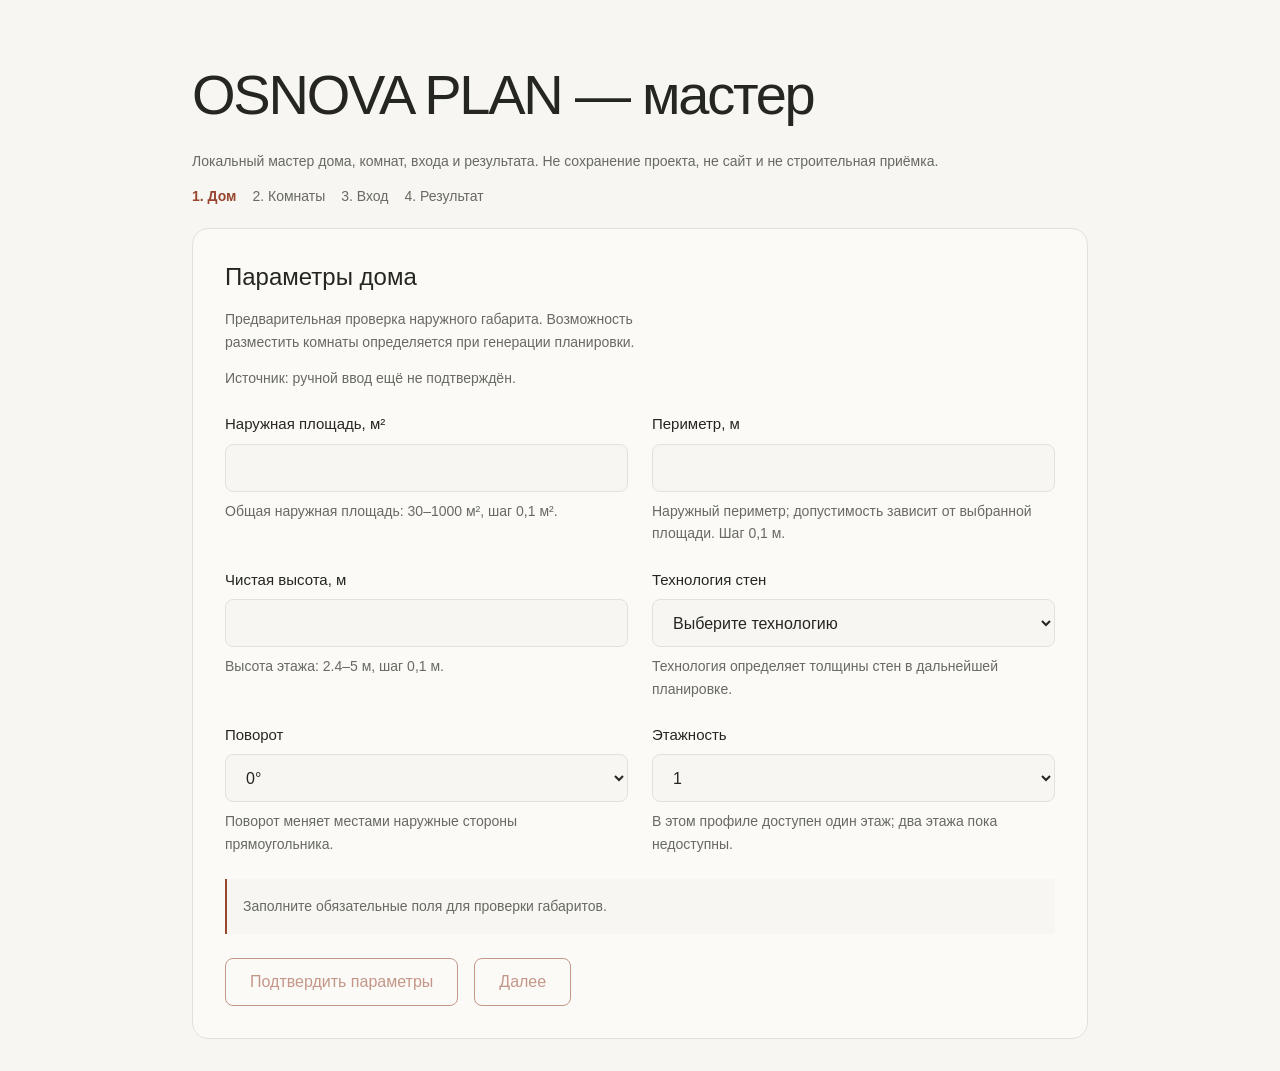
==== index.html @ fb52f423 "release: publish U07 mobile-test browser snapshot" ====
<!doctype html>
<html lang="ru">
  <head>
    <meta charset="UTF-8" />
    <meta name="viewport" content="width=device-width, initial-scale=1.0" />
    <meta name="theme-color" content="#f7f6f2" />
    <link rel="icon" href="data:," />
    <title>OSNOVA PLAN — мастер</title>
    <script type="module" crossorigin src="./assets/plan-qSEW2gH9.js"></script>
    <link rel="modulepreload" crossorigin href="./assets/styles-Z2aqcud-.js">
    <link rel="stylesheet" crossorigin href="./assets/styles-CebqkaTT.css">
    <link rel="stylesheet" crossorigin href="./assets/plan-CzhnMifh.css">
  </head>
  <body>
    <div id="root"></div>
  </body>
</html>
---- assets/styles-CebqkaTT.css ----
:root{--paper:#f7f6f2;--surface:#fbfaf7;--ink:#252621;--muted:#686a61;--accent:#98462f;--line:#e4e1d9;--radius-control:8px;--radius-panel:16px;--space-2:8px;--space-4:16px;--space-6:24px;--space-8:32px;--space-12:48px;--space-16:64px;color:var(--ink);background:var(--paper);font-synthesis:none;text-rendering:optimizelegibility;-webkit-font-smoothing:antialiased;font-family:Arial,sans-serif}*{box-sizing:border-box}body{min-width:320px;margin:0}.shell{width:min(960px,100%);padding:var(--space-16) var(--space-8) var(--space-8);margin-inline:auto}.intro{margin-bottom:var(--space-8)}.eyebrow{margin:0 0 var(--space-4);color:var(--muted);letter-spacing:.12em;font-size:12px;line-height:1.6}h1{letter-spacing:-.04em;margin:0;font-size:clamp(36px,7vw,56px);font-weight:500;line-height:1.1}.intro-text{margin:var(--space-4) 0 var(--space-6);color:var(--muted);font-size:20px;line-height:1.5}.stage{padding:var(--space-2) var(--space-4);border:1px solid var(--line);border-radius:var(--radius-control);color:var(--accent);margin:0;font-size:14px;line-height:1.5;display:inline-block}.panel{padding:var(--space-8);border:1px solid var(--line);border-radius:var(--radius-panel);background:var(--surface)}h2{margin:0 0 var(--space-4);font-size:24px;font-weight:500;line-height:1.3}.panel>p{max-width:62ch;color:var(--muted);margin:0;line-height:1.6}.boundaries{gap:var(--space-8);margin:var(--space-8) 0 0;grid-template-columns:repeat(2,minmax(0,1fr));display:grid}dt{margin-bottom:var(--space-2);font-weight:600;line-height:1.5}dd{color:var(--muted);margin:0;line-height:1.6}.local-note{margin-top:var(--space-6);color:var(--muted);font-size:14px;line-height:1.6}.local-note p{margin:0}.plan-heading{justify-content:space-between;align-items:flex-start;gap:var(--space-4);margin-bottom:var(--space-6);flex-wrap:wrap;display:flex}.plan-heading h2{margin-bottom:var(--space-2)}.plan-heading p{color:var(--muted);margin:0;font-size:14px;line-height:1.5}.plan-tag{border:1px solid var(--line);border-radius:var(--radius-control);padding:6px 10px;font-size:12px;line-height:1.5}.panel>.plan-disclaimer{color:var(--accent);font-weight:600}.panel>.plan-description{margin-top:var(--space-2);font-size:14px}.plan-toolbar{align-items:center;gap:var(--space-2);margin-block:var(--space-6) var(--space-4);flex-wrap:wrap;display:flex}.plan-toolbar button{border:1px solid var(--line);border-radius:var(--radius-control);min-width:44px;min-height:44px;color:var(--ink);background:var(--surface);font:inherit;cursor:pointer;padding:8px 12px}.plan-toolbar button:hover:enabled{border-color:var(--accent);background:var(--paper)}.plan-toolbar button:disabled{opacity:.5;cursor:default}.plan-toolbar button:focus-visible,.plan-canvas:focus-visible{outline:2px solid var(--accent);outline-offset:3px}.plan-toolbar output{text-align:center;font-variant-numeric:tabular-nums;min-width:50px;font-size:14px}.plan-fit{margin-left:auto}.plan-canvas{border:1px solid var(--line);border-radius:var(--radius-control);background:var(--paper);-webkit-user-select:none;user-select:none;width:100%;min-width:0;height:clamp(270px,55vw,540px);display:block}.plan-canvas[data-zoom]:not([data-zoom="1"]){cursor:grab}.plan-canvas[data-dragging=true]{cursor:grabbing}.plan-rooms{fill:#eae6da}.plan-rooms path:nth-child(2n){fill:#e1e5dd}.plan-walls{fill:var(--ink)}.plan-dimensions{fill:var(--muted)}.plan-dimensions path{stroke:var(--muted);stroke-width:1px}.plan-labels{fill:var(--ink)}.plan-room-area{font-weight:600}.panel>.plan-help{margin-top:var(--space-4);font-size:13px;line-height:1.6}.plan-facts{gap:var(--space-4);margin:var(--space-6) 0 0;grid-template-columns:repeat(4,minmax(0,1fr));display:grid}.plan-facts dt{color:var(--muted);font-size:12px;font-weight:400}.plan-facts dd{color:var(--ink);font-variant-numeric:tabular-nums;font-size:18px}.witness-section{margin-top:var(--space-12)}.witness-example{gap:var(--space-2);margin-bottom:var(--space-6);display:grid}.witness-example label{font-weight:600}.witness-example select{border:1px solid var(--line);border-radius:var(--radius-control);width:min(100%,420px);min-height:44px;color:var(--ink);background:var(--surface);font:inherit;padding:10px}.witness-example p,.witness-panel p{overflow-wrap:anywhere;margin:0;line-height:1.6}.witness-example p,.witness-help,.witness-legend{color:var(--muted);font-size:14px}.witness-panel{min-width:0}.witness-panel>.witness-disclaimer{margin-bottom:var(--space-2);color:var(--accent);font-weight:600}.witness-panel .witness-help,.witness-panel .witness-legend{margin-top:var(--space-4)}.witness-panel h3{margin:var(--space-6) 0 var(--space-4);font-size:20px;font-weight:500}.witness-canvas{height:clamp(400px,65vw,620px)}.witness-rooms{fill:#eae6da}.witness-rooms path:nth-child(2n){fill:#e1e5dd}.witness-walls{fill:var(--ink)}.witness-openings{stroke:var(--ink);stroke-width:1.25px;fill:none}.witness-window{stroke:#366879}.witness-door path,.witness-closed-leaf{stroke:var(--accent);stroke-dasharray:4 3}.witness-unallocated{fill:#eeede7;stroke:var(--muted);stroke-width:1px;stroke-dasharray:6 4}.witness-unallocated path{vector-effect:non-scaling-stroke}.witness-dimensions{fill:var(--muted)}.witness-dimensions path{stroke:var(--muted);stroke-width:1px}.witness-numbers circle{fill:var(--surface);stroke:var(--muted);stroke-width:1px}.witness-numbers text{fill:var(--ink)}.witness-anchor-guides{stroke:var(--muted);stroke-width:1px;fill:var(--accent)}.witness-anchor-guides line{stroke-dasharray:2 3}.witness-anchor-guides circle{stroke:none}.witness-room-list{gap:var(--space-4);grid-template-columns:repeat(2,minmax(0,1fr));margin:0;padding:0;list-style:none;display:grid}.witness-room-list>li{min-width:0;padding:var(--space-4);border:1px solid var(--line);border-radius:var(--radius-control)}.witness-room-list h4{margin:0 0 var(--space-2);overflow-wrap:anywhere;font-size:16px;line-height:1.5}.witness-room-list h4 span{color:var(--accent)}.witness-room-list dl{margin:var(--space-4) 0 0;gap:var(--space-2);display:grid}.witness-room-list dt,.witness-facts dt{margin:0;font-size:14px;font-weight:400}.witness-room-list dd,.witness-facts dd{color:var(--ink);overflow-wrap:anywhere}.witness-facts{gap:var(--space-4);grid-template-columns:repeat(2,minmax(0,1fr));margin:0;display:grid}.witness-details{margin-top:var(--space-6);border-top:1px solid var(--line);padding-top:var(--space-4)}.witness-details summary{cursor:pointer;min-height:44px;line-height:1.6}.witness-details p+p{margin-top:var(--space-2)}.witness-details code,.witness-issues code{overflow-wrap:anywhere}.witness-issues{padding-left:var(--space-6);overflow-wrap:anywhere}.witness-issues li+li{margin-top:var(--space-6)}.witness-issues code{margin-block:var(--space-2);display:block}.witness-example select:focus-visible,.witness-details summary:focus-visible{outline:2px solid var(--accent);outline-offset:3px}@media (width<640px){.witness-panel.panel{padding:var(--space-4)}.witness-room-list,.witness-facts{grid-template-columns:minmax(0,1fr)}.shell{padding:var(--space-8) var(--space-6)}.panel{padding:var(--space-6)}.boundaries{gap:var(--space-6);grid-template-columns:minmax(0,1fr)}.plan-panel{padding:var(--space-4)}.plan-facts{grid-template-columns:repeat(2,minmax(0,1fr))}}.witness-embedded{background:0 0;border:0;border-radius:0;padding:0}.wizard-step:focus-visible,.generation-focus:focus-visible{outline:2px solid var(--accent);outline-offset:4px}.witness-embedded .plan-heading{margin-bottom:var(--space-4)}.witness-embedded .plan-heading h2{font-size:20px}.witness-embedded>p{font-size:14px}.witness-embedded .plan-toolbar{margin-block:0 var(--space-2)}.witness-canvas-embedded{height:auto;aspect-ratio:var(--witness-aspect,1.4);min-height:200px;max-height:min(70svh,700px)}.witness-compact-details{margin-top:var(--space-4);border-top:1px solid var(--line);padding-top:var(--space-2)}.witness-compact-details summary{cursor:pointer;min-height:44px;line-height:1.6}.witness-compact-details summary:focus-visible{outline:2px solid var(--accent);outline-offset:3px}.witness-embedded .witness-room-list{gap:var(--space-2);margin-top:var(--space-2)}.witness-embedded .witness-room-list>li{padding:var(--space-2) var(--space-4)}.witness-embedded .witness-room-list h4{margin-bottom:2px;font-size:15px}.witness-embedded .witness-room-list p{font-size:13px}.witness-embedded .witness-room-list dl{margin-top:var(--space-2);gap:2px}.witness-embedded .witness-room-list dt,.witness-embedded .witness-room-list dd{font-size:13px}.witness-embedded .witness-facts{margin-top:var(--space-2);gap:var(--space-2)}@media (width<640px){.shell{padding:var(--space-8) var(--space-4)}.generation-step.panel,.generation-candidate,.generation-accepted{padding:12px}.witness-embedded .witness-room-list,.witness-embedded .witness-facts{grid-template-columns:minmax(0,1fr)}.witness-canvas-embedded{max-height:62svh}}
---- assets/plan-CzhnMifh.css ----
.house-step{margin-top:var(--space-6)}.house-source,.house-help{color:var(--muted);font-size:14px;line-height:1.6}.house-step .house-source{margin-block:0 var(--space-6)}.house-fields{gap:var(--space-6);grid-template-columns:repeat(2,minmax(0,1fr));display:grid}.house-field{gap:var(--space-2);flex-direction:column;min-width:0;display:flex}.house-field label{font-size:15px;line-height:1.5}.house-field input,.house-field select{width:100%;min-width:0;min-height:48px;padding:12px var(--space-4);border:1px solid var(--line);border-radius:var(--radius-control);font:inherit;color:var(--ink);background:var(--paper)}.house-field [aria-invalid=true]{border-color:var(--accent)}.house-step button{min-height:48px;padding:12px var(--space-6);border:1px solid var(--accent);border-radius:var(--radius-control);font:inherit;color:var(--accent);cursor:pointer;background:0 0}.house-step button:enabled:hover{background:var(--paper)}.house-step button:disabled{opacity:.55;cursor:not-allowed}.house-step :is(input,select,button):focus-visible{outline:2px solid var(--accent);outline-offset:3px}.house-step .house-error{color:var(--accent);overflow-wrap:anywhere;margin:0;font-size:14px;line-height:1.6}.house-step .house-help{margin:0}.house-step>.house-error{margin-bottom:var(--space-6)}.house-summary{margin-block:var(--space-6);padding:var(--space-4);border-left:2px solid var(--accent);background:var(--paper);overflow-wrap:anywhere;line-height:1.6}.house-summary :is(p,ul){margin-block:var(--space-2)}.house-actions{gap:var(--space-4);margin-top:var(--space-6);flex-wrap:wrap;display:flex}@media (width<=640px){.house-step.panel{padding:var(--space-6) var(--space-4)}.house-fields{grid-template-columns:1fr}.house-actions button{width:100%}}.rooms-step{margin-top:var(--space-6)}.rooms-help{color:var(--muted);overflow-wrap:anywhere;margin:0;font-size:14px;line-height:1.6}.rooms-step>.rooms-help{margin-bottom:var(--space-6)}.rooms-summary{margin-block:var(--space-6);padding:var(--space-4);border-left:2px solid var(--accent);background:var(--paper);overflow-wrap:anywhere;line-height:1.6}.rooms-summary p{margin:0}.rooms-summary .rooms-attention{margin-top:var(--space-2);color:var(--accent)}.rooms-list{gap:var(--space-6);margin:0 0 var(--space-6);padding:0;list-style:none;display:grid}.rooms-row{min-width:0;padding:var(--space-6);border:1px solid var(--line);border-radius:var(--radius-panel)}.rooms-row-head{justify-content:space-between;align-items:center;gap:var(--space-4);margin-bottom:var(--space-4);flex-wrap:wrap;display:flex}.rooms-row-head h3{overflow-wrap:anywhere;margin:0;font-size:18px;font-weight:500;line-height:1.3}.rooms-grid{gap:var(--space-4);grid-template-columns:repeat(3,minmax(0,1fr));display:grid}.rooms-field{gap:var(--space-2);flex-direction:column;min-width:0;display:flex}.rooms-field label,.rooms-add label{font-size:15px;line-height:1.5}.rooms-field input,.rooms-field select,.rooms-add select{width:100%;min-width:0;min-height:48px;padding:12px var(--space-4);border:1px solid var(--line);border-radius:var(--radius-control);font:inherit;color:var(--ink);background:var(--paper)}.rooms-field [aria-invalid=true]{border-color:var(--accent)}.rooms-step button{min-height:48px;padding:12px var(--space-6);border:1px solid var(--accent);border-radius:var(--radius-control);font:inherit;color:var(--accent);cursor:pointer;background:0 0}.rooms-step button:enabled:hover{background:var(--paper)}.rooms-step button:disabled{opacity:.55;cursor:not-allowed}.rooms-step :is(input,select,button):focus-visible{outline:2px solid var(--accent);outline-offset:3px}.rooms-error{color:var(--accent);overflow-wrap:anywhere;margin:0;font-size:14px;line-height:1.6}.rooms-alert{margin-block:0 var(--space-6);padding:var(--space-4);border-left:2px solid var(--accent);background:var(--paper);overflow-wrap:anywhere}.rooms-alert p{margin:0 0 var(--space-2);line-height:1.6}.rooms-alert p:last-child{margin-bottom:0}.rooms-suggestion{align-items:center;gap:var(--space-2);margin:var(--space-4) 0 0;color:var(--muted);overflow-wrap:anywhere;flex-wrap:wrap;font-size:14px;line-height:1.6;display:flex}.rooms-suggestion button{min-height:44px;padding:8px var(--space-4)}.rooms-empty{margin-block:var(--space-6);padding:var(--space-6);border:1px dashed var(--line);border-radius:var(--radius-panel);color:var(--muted);line-height:1.6}.rooms-removal{margin-block:var(--space-6);padding:var(--space-6);border:1px solid var(--accent);border-radius:var(--radius-panel);background:var(--paper);overflow-wrap:anywhere}.rooms-removal h3{margin:0 0 var(--space-2);font-size:18px;font-weight:500}.rooms-add{align-items:end;gap:var(--space-4);margin-block:var(--space-6);padding-top:var(--space-6);border-top:1px solid var(--line);flex-wrap:wrap;display:flex}.rooms-add label{gap:var(--space-2);flex-direction:column;flex:220px;min-width:0;display:flex}.rooms-add button{flex:none}.rooms-actions{gap:var(--space-4);margin-top:var(--space-6);flex-wrap:wrap;display:flex}@media (width<=900px){.rooms-grid{grid-template-columns:repeat(2,minmax(0,1fr))}}@media (width<=640px){.rooms-step.panel{padding:var(--space-6) var(--space-4)}.rooms-row{padding:var(--space-4)}.rooms-grid{grid-template-columns:1fr}.rooms-add,.rooms-add label,.rooms-actions,.rooms-actions button,.rooms-add button{width:100%}.rooms-add button{flex:100%}.rooms-actions button{width:100%}}.preferences-step{margin-top:var(--space-6)}.preferences-help{color:var(--muted);overflow-wrap:anywhere;margin:0;font-size:14px;line-height:1.6}.preferences-step>.preferences-help{margin-bottom:var(--space-6)}.preferences-alert,.preferences-warning{margin-block:0 var(--space-6);padding:var(--space-4);border-left:2px solid var(--accent);background:var(--paper);overflow-wrap:anywhere}.preferences-alert ul,.preferences-warning p{padding-left:var(--space-6);margin:0;line-height:1.6}.preferences-warning{border-left-style:dashed}.preferences-alert code,.preferences-warning code,.preferences-error code{color:var(--accent);font-size:12px}.preferences-group{margin:0 0 var(--space-6);padding:var(--space-4);border:1px solid var(--line);border-radius:var(--radius-panel)}.preferences-group legend{padding-inline:var(--space-2);font-size:16px}.preferences-choice{align-items:start;gap:var(--space-2);margin-block:var(--space-2);overflow-wrap:anywhere;line-height:1.6;display:flex}.preferences-choice input{margin-top:6px}.preferences-review{margin-block:var(--space-6);padding:var(--space-4);border-left:2px solid var(--accent);background:var(--paper);overflow-wrap:anywhere;line-height:1.6}.preferences-review h3,.preferences-links h3,.preferences-defaults h4{margin:0 0 var(--space-2);font-size:18px;font-weight:500}.preferences-review p,.preferences-review ul{margin-block:var(--space-2)}.preferences-review ul{padding-left:var(--space-6)}.preferences-links{margin-block:var(--space-6)}.preferences-link-list{gap:var(--space-4);margin:0;padding:0;list-style:none;display:grid}.preferences-link{padding:var(--space-4);border:1px solid var(--line);border-radius:var(--radius-panel)}.preferences-link-grid{gap:var(--space-4);grid-template-columns:repeat(2,minmax(0,1fr)) auto;align-items:end;display:grid}.preferences-link-grid label,.preferences-add label{gap:var(--space-2);flex-direction:column;min-width:0;font-size:14px;line-height:1.5;display:flex}.preferences-link-grid select,.preferences-add select{width:100%;min-width:0;min-height:48px;padding:12px var(--space-4);border:1px solid var(--line);border-radius:var(--radius-control);font:inherit;color:var(--ink);background:var(--paper)}.preferences-check{align-items:center;gap:var(--space-2);min-height:48px;flex-direction:row!important}.preferences-error{margin:var(--space-2) 0 0;color:var(--accent);overflow-wrap:anywhere;font-size:14px;line-height:1.6}.preferences-defaults{margin-block:var(--space-4);padding:var(--space-4);border:1px dashed var(--line);border-radius:var(--radius-control);overflow-wrap:anywhere}.preferences-defaults ul{margin-block:var(--space-2);padding-left:var(--space-6)}.preferences-add{gap:var(--space-4);margin-top:var(--space-6);padding-top:var(--space-6);border-top:1px solid var(--line);grid-template-columns:repeat(2,minmax(0,1fr));display:grid}.preferences-add button{justify-self:start}.preferences-step button{min-height:48px;padding:12px var(--space-6);border:1px solid var(--accent);border-radius:var(--radius-control);font:inherit;color:var(--accent);cursor:pointer;background:0 0}.preferences-step button:enabled:hover{background:var(--paper)}.preferences-step button:disabled{opacity:.55;cursor:not-allowed}.preferences-step :is(input,select,button):focus-visible{outline:2px solid var(--accent);outline-offset:3px}.preferences-actions{gap:var(--space-4);margin-top:var(--space-6);flex-wrap:wrap;display:flex}@media (width<=900px){.preferences-link-grid{grid-template-columns:repeat(2,minmax(0,1fr))}.preferences-link-grid>button{grid-column:1/-1;justify-self:start}}@media (width<=640px){.preferences-step.panel{padding:var(--space-6) var(--space-4)}.preferences-link-grid,.preferences-add{grid-template-columns:1fr}.preferences-actions,.preferences-actions button,.preferences-add button{width:100%}}.generation-steps{gap:var(--space-2) var(--space-4);margin-block:var(--space-4) var(--space-6);color:var(--muted);flex-wrap:wrap;font-size:14px;display:flex}.generation-steps [aria-current=step]{color:var(--accent);font-weight:700}.generation-step{margin-top:var(--space-6)}.generation-help{color:var(--muted);overflow-wrap:anywhere;margin:0;font-size:14px;line-height:1.6}.generation-mode{gap:var(--space-2);margin-block:var(--space-6);padding:var(--space-4);border:1px solid var(--line);border-radius:var(--radius-panel);display:grid}.generation-mode legend{padding-inline:var(--space-2)}.generation-mode label{align-items:center;gap:var(--space-2);line-height:1.6;display:flex}.generation-accepted,.generation-candidate,.generation-running,.generation-refusal{margin-block:var(--space-6);padding:var(--space-6);border:1px solid var(--line);border-radius:var(--radius-panel);overflow-wrap:anywhere}.generation-accepted{border-left:3px solid var(--accent)}.generation-candidate{border-left:3px solid var(--muted)}.generation-running ul{margin-block:var(--space-2);padding-left:var(--space-6);line-height:1.6}.generation-refusal{border-left:3px solid var(--accent)}.generation-accepted h3,.generation-candidate h3,.generation-running h3,.generation-refusal h3{margin:0 0 var(--space-2);font-size:18px;font-weight:500}.generation-stale,.generation-warning{margin-block:var(--space-2);padding:var(--space-2) var(--space-4);border-left:2px solid var(--accent);color:var(--accent);font-size:14px;line-height:1.6}.generation-meta{margin-block:var(--space-4);line-height:1.6}.generation-meta p{margin-block:var(--space-2)}.generation-actions{gap:var(--space-4);margin-top:var(--space-4);flex-wrap:wrap;display:flex}.generation-step button{min-height:48px;padding:12px var(--space-6);border:1px solid var(--accent);border-radius:var(--radius-control);font:inherit;color:var(--accent);cursor:pointer;background:0 0}.generation-step button:enabled:hover{background:var(--paper)}.generation-step button:disabled{opacity:.55;cursor:not-allowed}.generation-step :is(input,button):focus-visible{outline:2px solid var(--accent);outline-offset:3px}.generation-error{margin:var(--space-2) 0 0;color:var(--accent);font-size:14px;line-height:1.6}@media (width<=640px){.generation-step.panel,.generation-accepted,.generation-candidate{padding:12px}.generation-running,.generation-refusal{padding:var(--space-4)}.generation-actions,.generation-actions button{width:100%}}
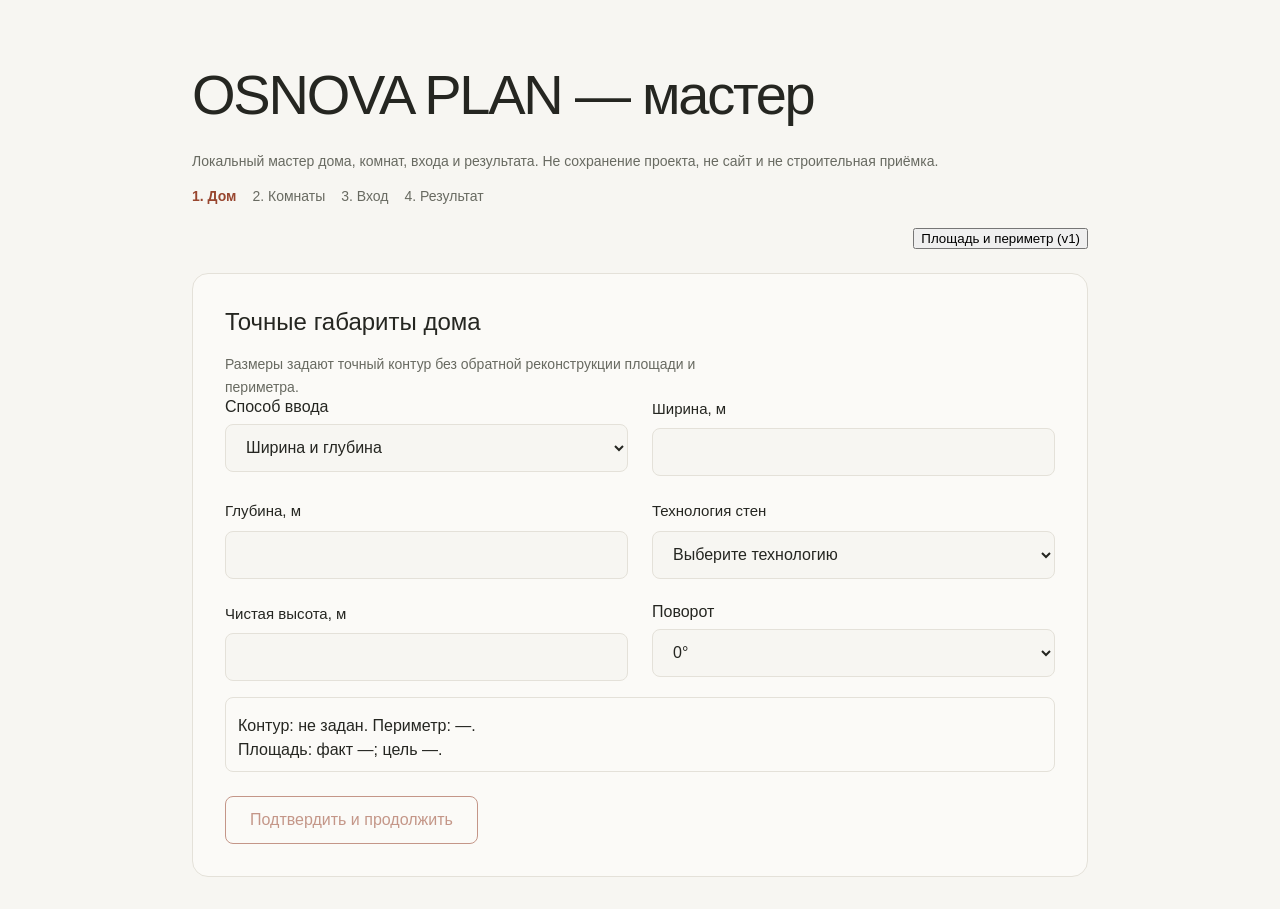
==== commit 8ed44db0: "release: publish audited Q01.1 demos for iPhone testing" ====
--- a/index.html
+++ b/index.html
@@ -6,10 +6,12 @@
     <meta name="theme-color" content="#f7f6f2" />
     <link rel="icon" href="data:," />
     <title>OSNOVA PLAN — мастер</title>
-    <script type="module" crossorigin src="./assets/plan-qSEW2gH9.js"></script>
-    <link rel="modulepreload" crossorigin href="./assets/styles-Z2aqcud-.js">
+    <script type="module" crossorigin src="./assets/plan-DYocEiyA.js"></script>
+    <link rel="modulepreload" crossorigin href="./assets/styles-C3fsjHJU.js">
+    <link rel="modulepreload" crossorigin href="./assets/generation-Ben-Fai7.js">
     <link rel="stylesheet" crossorigin href="./assets/styles-CebqkaTT.css">
-    <link rel="stylesheet" crossorigin href="./assets/plan-CzhnMifh.css">
+    <link rel="stylesheet" crossorigin href="./assets/generation-B1bjEOsE.css">
+    <link rel="stylesheet" crossorigin href="./assets/plan-HHRg2PeV.css">
   </head>
   <body>
     <div id="root"></div>
--- a/assets/generation-B1bjEOsE.css
+++ b/assets/generation-B1bjEOsE.css
@@ -0,0 +1 @@
+.generation-steps{gap:var(--space-2) var(--space-4);margin-block:var(--space-4) var(--space-6);color:var(--muted);flex-wrap:wrap;font-size:14px;display:flex}.generation-steps [aria-current=step]{color:var(--accent);font-weight:700}.generation-step{margin-top:var(--space-6)}.generation-help{color:var(--muted);overflow-wrap:anywhere;margin:0;font-size:14px;line-height:1.6}.generation-mode{gap:var(--space-2);margin-block:var(--space-6);padding:var(--space-4);border:1px solid var(--line);border-radius:var(--radius-panel);display:grid}.generation-mode legend{padding-inline:var(--space-2)}.generation-mode label{align-items:center;gap:var(--space-2);line-height:1.6;display:flex}.generation-accepted,.generation-candidate,.generation-running,.generation-refusal{margin-block:var(--space-6);padding:var(--space-6);border:1px solid var(--line);border-radius:var(--radius-panel);overflow-wrap:anywhere}.generation-accepted{border-left:3px solid var(--accent)}.generation-candidate{border-left:3px solid var(--muted)}.generation-running ul{margin-block:var(--space-2);padding-left:var(--space-6);line-height:1.6}.generation-refusal{border-left:3px solid var(--accent)}.generation-accepted h3,.generation-candidate h3,.generation-running h3,.generation-refusal h3{margin:0 0 var(--space-2);font-size:18px;font-weight:500}.generation-stale,.generation-warning{margin-block:var(--space-2);padding:var(--space-2) var(--space-4);border-left:2px solid var(--accent);color:var(--accent);font-size:14px;line-height:1.6}.generation-meta{margin-block:var(--space-4);line-height:1.6}.generation-meta p{margin-block:var(--space-2)}.generation-actions{gap:var(--space-4);margin-top:var(--space-4);flex-wrap:wrap;display:flex}.generation-step button{min-height:48px;padding:12px var(--space-6);border:1px solid var(--accent);border-radius:var(--radius-control);font:inherit;color:var(--accent);cursor:pointer;background:0 0}.generation-step button:enabled:hover{background:var(--paper)}.generation-step button:disabled{opacity:.55;cursor:not-allowed}.generation-step :is(input,button):focus-visible{outline:2px solid var(--accent);outline-offset:3px}.generation-error{margin:var(--space-2) 0 0;color:var(--accent);font-size:14px;line-height:1.6}@media (width<=640px){.generation-step.panel,.generation-accepted,.generation-candidate{padding:12px}.generation-running,.generation-refusal{padding:var(--space-4)}.generation-actions,.generation-actions button{width:100%}}
--- a/assets/plan-HHRg2PeV.css
+++ b/assets/plan-HHRg2PeV.css
@@ -0,0 +1 @@
+.house-step{margin-top:var(--space-6)}.house-source,.house-help{color:var(--muted);font-size:14px;line-height:1.6}.house-step .house-source{margin-block:0 var(--space-6)}.house-fields{gap:var(--space-6);grid-template-columns:repeat(2,minmax(0,1fr));display:grid}.house-field{gap:var(--space-2);flex-direction:column;min-width:0;display:flex}.house-field label{font-size:15px;line-height:1.5}.house-field input,.house-field select{width:100%;min-width:0;min-height:48px;padding:12px var(--space-4);border:1px solid var(--line);border-radius:var(--radius-control);font:inherit;color:var(--ink);background:var(--paper);font-size:16px}.house-field [aria-invalid=true]{border-color:var(--accent)}.house-step button{min-height:48px;padding:12px var(--space-6);border:1px solid var(--accent);border-radius:var(--radius-control);font:inherit;color:var(--accent);cursor:pointer;background:0 0}.house-step button:enabled:hover{background:var(--paper)}.house-step button:disabled{opacity:.55;cursor:not-allowed}.house-step :is(input,select,button):focus-visible{outline:2px solid var(--accent);outline-offset:3px}.house-step .house-error{color:var(--accent);overflow-wrap:anywhere;margin:0;font-size:14px;line-height:1.6}.house-step .house-help{margin:0}.house-step>.house-error{margin-bottom:var(--space-6)}.house-summary{margin-block:var(--space-6);padding:var(--space-4);border-left:2px solid var(--accent);background:var(--paper);overflow-wrap:anywhere;line-height:1.6}.house-summary :is(p,ul){margin-block:var(--space-2)}.house-actions{gap:var(--space-4);margin-top:var(--space-6);flex-wrap:wrap;display:flex}@media (width<=640px){.house-step.panel{padding:var(--space-6) var(--space-4)}.house-fields{grid-template-columns:1fr}.house-actions button{width:100%}}.house-format-toggle{justify-content:flex-end;margin-bottom:.75rem;display:flex}.house-format-toggle button{max-width:100%}.house-v2-fields{border:0;min-width:0;margin-inline:0;padding:0}.house-preview{border:1px solid var(--line,#ddd);border-radius:.5rem;margin-top:1rem;padding:.75rem}.house-preview svg{aspect-ratio:1;width:100%;max-height:260px;color:var(--accent,#333);display:block}.house-preview p{overflow-wrap:anywhere;margin:.4rem 0 0}@media (width<=480px){.house-format-toggle{justify-content:stretch}.house-format-toggle button{width:100%}}.rooms-step{margin-top:var(--space-6)}.rooms-help{color:var(--muted);overflow-wrap:anywhere;margin:0;font-size:14px;line-height:1.6}.rooms-step>.rooms-help{margin-bottom:var(--space-6)}.rooms-summary{margin-block:var(--space-6);padding:var(--space-4);border-left:2px solid var(--accent);background:var(--paper);overflow-wrap:anywhere;line-height:1.6}.rooms-summary p{margin:0}.rooms-summary .rooms-attention{margin-top:var(--space-2);color:var(--accent)}.rooms-list{gap:var(--space-6);margin:0 0 var(--space-6);padding:0;list-style:none;display:grid}.rooms-row{min-width:0;padding:var(--space-6);border:1px solid var(--line);border-radius:var(--radius-panel)}.rooms-row-head{justify-content:space-between;align-items:center;gap:var(--space-4);margin-bottom:var(--space-4);flex-wrap:wrap;display:flex}.rooms-row-head h3{overflow-wrap:anywhere;margin:0;font-size:18px;font-weight:500;line-height:1.3}.rooms-type-badge{padding:2px var(--space-2);border:1px solid var(--line);border-radius:var(--radius-control);color:var(--muted);overflow-wrap:anywhere;font-size:12px;line-height:1.5}.rooms-grid{gap:var(--space-4);grid-template-columns:repeat(3,minmax(0,1fr));display:grid}.rooms-field{gap:var(--space-2);flex-direction:column;min-width:0;display:flex}.rooms-field label,.rooms-add label{font-size:15px;line-height:1.5}.rooms-field input,.rooms-field select,.rooms-add select{width:100%;min-width:0;min-height:48px;padding:12px var(--space-4);border:1px solid var(--line);border-radius:var(--radius-control);font:inherit;color:var(--ink);background:var(--paper);font-size:16px}.rooms-field [aria-invalid=true]{border-color:var(--accent)}.rooms-step button{min-height:48px;padding:12px var(--space-6);border:1px solid var(--accent);border-radius:var(--radius-control);font:inherit;color:var(--accent);cursor:pointer;background:0 0}.rooms-step button:enabled:hover{background:var(--paper)}.rooms-step button:disabled{opacity:.55;cursor:not-allowed}.rooms-step :is(input,select,button):focus-visible{outline:2px solid var(--accent);outline-offset:3px}.rooms-error{color:var(--accent);overflow-wrap:anywhere;margin:0;font-size:14px;line-height:1.6}.rooms-composition,.rooms-form-start,.rooms-preview{margin-block:var(--space-6);padding:var(--space-4);border:1px solid var(--line);border-left:3px solid var(--accent);border-radius:var(--radius-panel);background:var(--paper);overflow-wrap:anywhere}.rooms-composition h3,.rooms-form-start h3,.rooms-preview h3{margin:0 0 var(--space-2);font-size:18px;font-weight:500}.rooms-composition-list{gap:var(--space-4);margin:var(--space-4) 0 0;padding-left:var(--space-6);display:grid}.rooms-composition-list p{margin:0 0 var(--space-2);line-height:1.6}.rooms-composition-stage{color:var(--muted);font-size:12px}.rooms-composition-actions{gap:var(--space-2);margin-top:var(--space-2);flex-wrap:wrap;display:flex}.rooms-composition-actions button{min-height:44px;padding:8px var(--space-4)}.rooms-technical{margin-top:var(--space-4);color:var(--muted);font-size:13px}.rooms-technical summary{cursor:pointer}.rooms-technical ul{margin:var(--space-2) 0 0;padding-left:var(--space-6)}.rooms-preview p{margin:0 0 var(--space-2);line-height:1.6}.rooms-blocked{margin:var(--space-4) 0 0;padding:var(--space-2) var(--space-4);border-left:2px solid var(--accent);color:var(--accent);overflow-wrap:anywhere;font-size:14px;line-height:1.6}.rooms-alert{margin-block:0 var(--space-6);padding:var(--space-4);border-left:2px solid var(--accent);background:var(--paper);overflow-wrap:anywhere}.rooms-alert p{margin:0 0 var(--space-2);line-height:1.6}.rooms-alert p:last-child{margin-bottom:0}.rooms-suggestion{align-items:center;gap:var(--space-2);margin:var(--space-4) 0 0;color:var(--muted);overflow-wrap:anywhere;flex-wrap:wrap;font-size:14px;line-height:1.6;display:flex}.rooms-suggestion button{min-height:44px;padding:8px var(--space-4)}.rooms-empty{margin-block:var(--space-6);padding:var(--space-6);border:1px dashed var(--line);border-radius:var(--radius-panel);color:var(--muted);line-height:1.6}.rooms-removal{margin-block:var(--space-6);padding:var(--space-6);border:1px solid var(--accent);border-radius:var(--radius-panel);background:var(--paper);overflow-wrap:anywhere}.rooms-removal h3{margin:0 0 var(--space-2);font-size:18px;font-weight:500}.rooms-add{align-items:end;gap:var(--space-4);margin-block:var(--space-6);padding-top:var(--space-6);border-top:1px solid var(--line);flex-wrap:wrap;display:flex}.rooms-add label{gap:var(--space-2);flex-direction:column;flex:220px;min-width:0;display:flex}.rooms-add button{flex:none}.rooms-actions{gap:var(--space-4);margin-top:var(--space-6);flex-wrap:wrap;display:flex}@media (width<=900px){.rooms-grid{grid-template-columns:repeat(2,minmax(0,1fr))}}@media (width<=640px){.rooms-step.panel{padding:var(--space-6) var(--space-4)}.rooms-row{padding:var(--space-4)}.rooms-grid{grid-template-columns:1fr}.rooms-add,.rooms-add label,.rooms-actions,.rooms-actions button,.rooms-add button{width:100%}.rooms-add button{flex:100%}.rooms-actions button{width:100%}}.preferences-step{margin-top:var(--space-6)}.preferences-help{color:var(--muted);overflow-wrap:anywhere;margin:0;font-size:14px;line-height:1.6}.preferences-step>.preferences-help{margin-bottom:var(--space-6)}.preferences-alert,.preferences-warning{margin-block:0 var(--space-6);padding:var(--space-4);border-left:2px solid var(--accent);background:var(--paper);overflow-wrap:anywhere}.preferences-alert ul,.preferences-warning p{padding-left:var(--space-6);margin:0;line-height:1.6}.preferences-alert li p,.preferences-warning li p{margin:0 0 var(--space-2)}.preferences-issue-meta{color:var(--muted);font-size:13px}.preferences-issue-actions{margin-top:var(--space-2)}.preferences-technical{margin-top:var(--space-2);color:var(--muted);font-size:13px;line-height:1.6}.preferences-technical summary{cursor:pointer}.preferences-technical ul{margin:var(--space-2) 0 0;padding-left:var(--space-6)}.preferences-blocked{margin:var(--space-4) 0 0;padding:var(--space-2) var(--space-4);border-left:2px solid var(--accent);color:var(--accent);overflow-wrap:anywhere;font-size:14px;line-height:1.6}.preferences-warning{border-left-style:dashed}.preferences-alert code,.preferences-warning code,.preferences-error code{color:var(--accent);font-size:12px}.preferences-group{margin:0 0 var(--space-6);padding:var(--space-4);border:1px solid var(--line);border-radius:var(--radius-panel)}.preferences-group legend{padding-inline:var(--space-2);font-size:16px}.preferences-choice{align-items:start;gap:var(--space-2);margin-block:var(--space-2);overflow-wrap:anywhere;line-height:1.6;display:flex}.preferences-choice input{margin-top:6px}.preferences-review{margin-block:var(--space-6);padding:var(--space-4);border-left:2px solid var(--accent);background:var(--paper);overflow-wrap:anywhere;line-height:1.6}.preferences-review h3,.preferences-links h3,.preferences-defaults h4{margin:0 0 var(--space-2);font-size:18px;font-weight:500}.preferences-review p,.preferences-review ul{margin-block:var(--space-2)}.preferences-review ul{padding-left:var(--space-6)}.preferences-links{margin-block:var(--space-6)}.preferences-link-list{gap:var(--space-4);margin:0;padding:0;list-style:none;display:grid}.preferences-link{padding:var(--space-4);border:1px solid var(--line);border-radius:var(--radius-panel)}.preferences-link-grid{gap:var(--space-4);grid-template-columns:repeat(2,minmax(0,1fr)) auto;align-items:end;display:grid}.preferences-link-grid label,.preferences-add label{gap:var(--space-2);flex-direction:column;min-width:0;font-size:14px;line-height:1.5;display:flex}.preferences-link-grid select,.preferences-add select{width:100%;min-width:0;min-height:48px;padding:12px var(--space-4);border:1px solid var(--line);border-radius:var(--radius-control);font:inherit;color:var(--ink);background:var(--paper);font-size:16px}.preferences-check{align-items:center;gap:var(--space-2);min-height:48px;flex-direction:row!important}.preferences-error{margin:var(--space-2) 0 0;color:var(--accent);overflow-wrap:anywhere;font-size:14px;line-height:1.6}.preferences-defaults{margin-block:var(--space-4);padding:var(--space-4);border:1px dashed var(--line);border-radius:var(--radius-control);overflow-wrap:anywhere}.preferences-defaults ul{margin-block:var(--space-2);padding-left:var(--space-6)}.preferences-add{gap:var(--space-4);margin-top:var(--space-6);padding-top:var(--space-6);border-top:1px solid var(--line);grid-template-columns:repeat(2,minmax(0,1fr));display:grid}.preferences-add button{justify-self:start}.preferences-step button{min-height:48px;padding:12px var(--space-6);border:1px solid var(--accent);border-radius:var(--radius-control);font:inherit;color:var(--accent);cursor:pointer;background:0 0}.preferences-step button:enabled:hover{background:var(--paper)}.preferences-step button:disabled{opacity:.55;cursor:not-allowed}.preferences-step :is(input,select,button):focus-visible{outline:2px solid var(--accent);outline-offset:3px}.preferences-actions{gap:var(--space-4);margin-top:var(--space-6);flex-wrap:wrap;display:flex}@media (width<=900px){.preferences-link-grid{grid-template-columns:repeat(2,minmax(0,1fr))}.preferences-link-grid>button{grid-column:1/-1;justify-self:start}}@media (width<=640px){.preferences-step.panel{padding:var(--space-6) var(--space-4)}.preferences-link-grid,.preferences-add{grid-template-columns:1fr}.preferences-actions,.preferences-actions button,.preferences-add button{width:100%}}
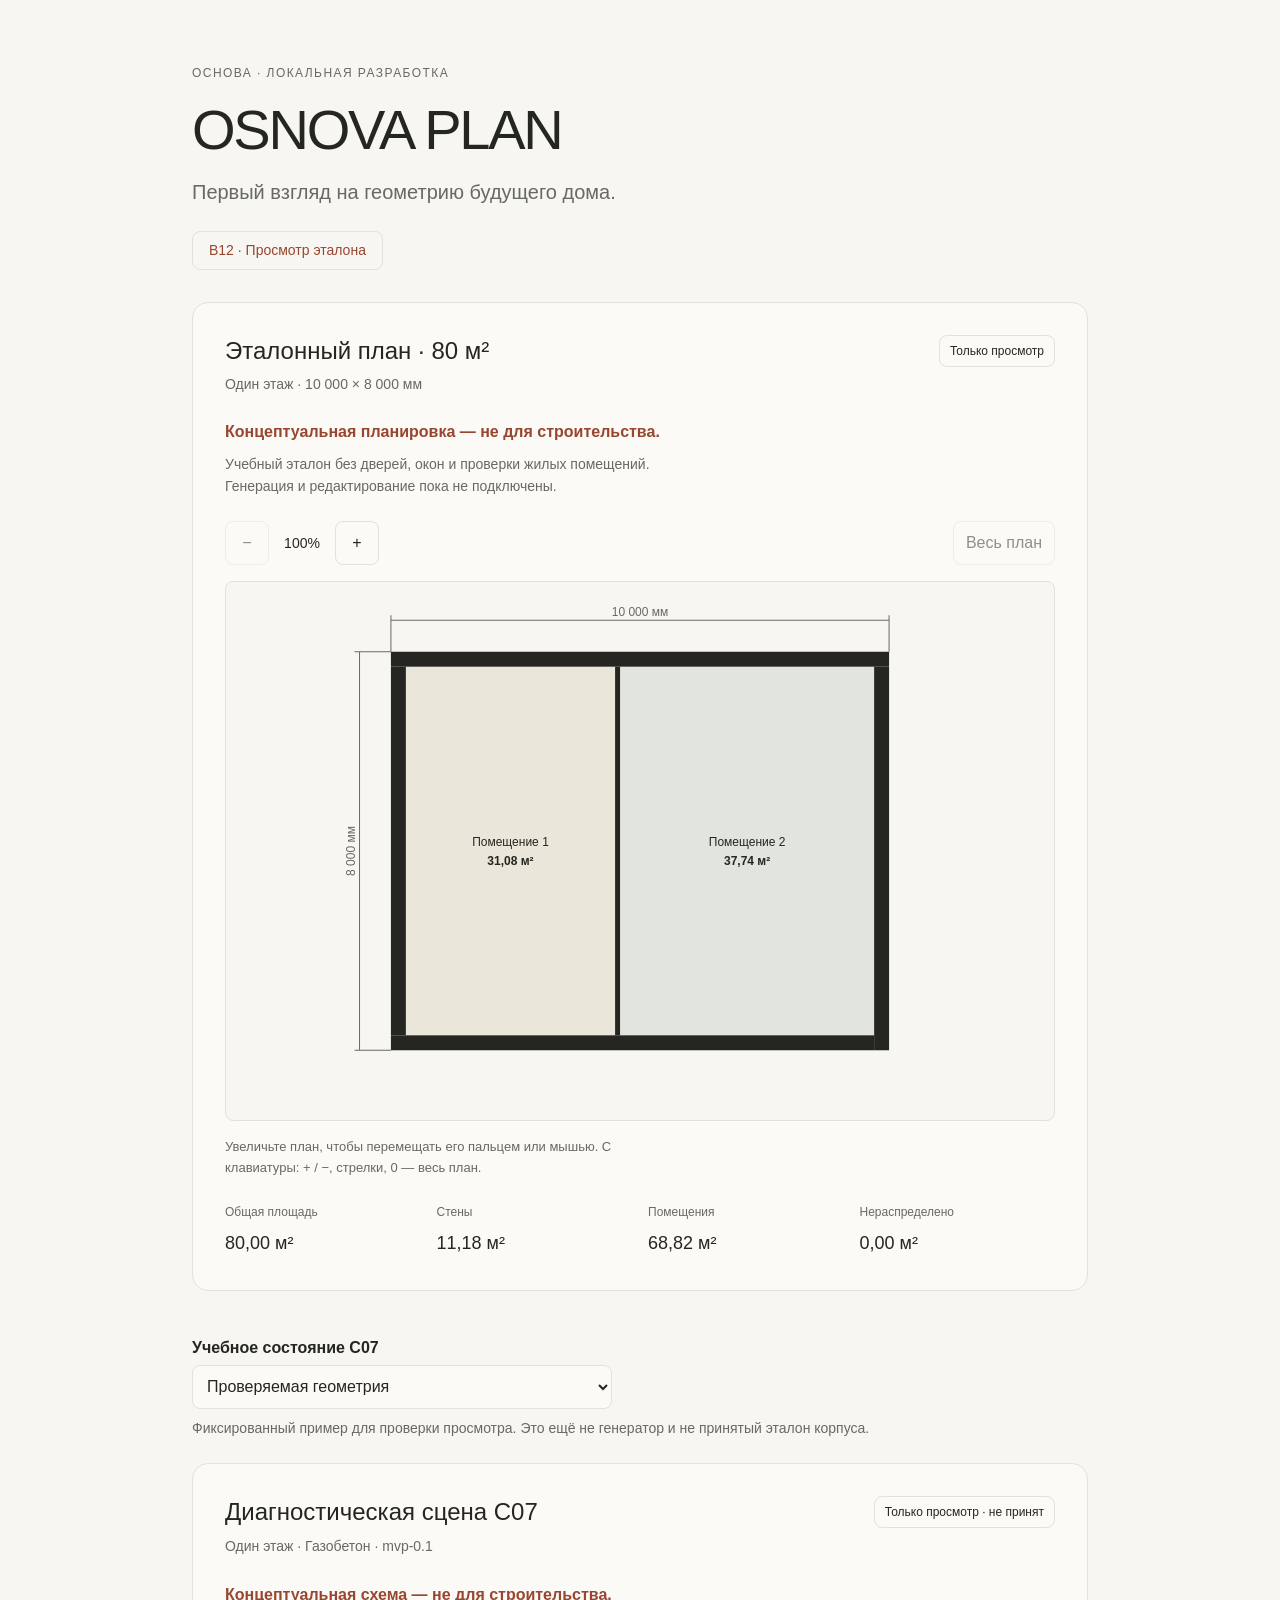
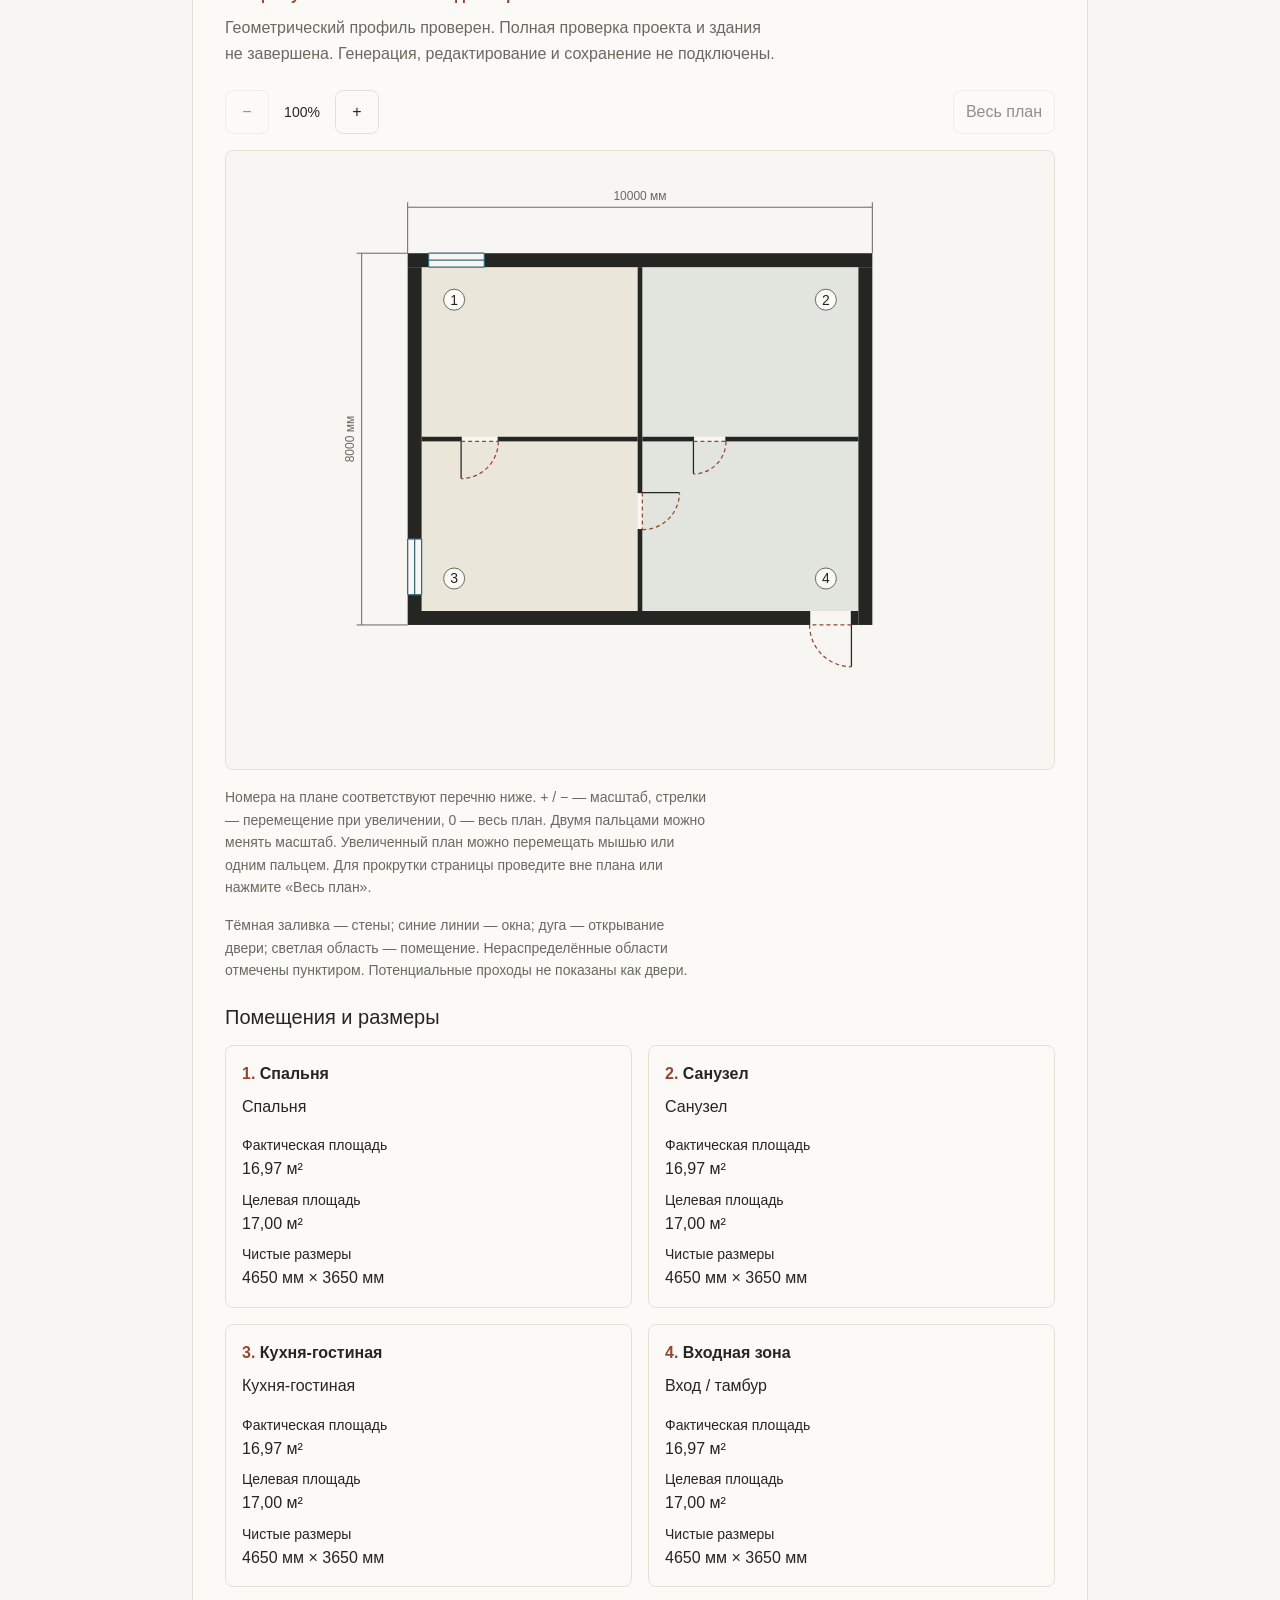
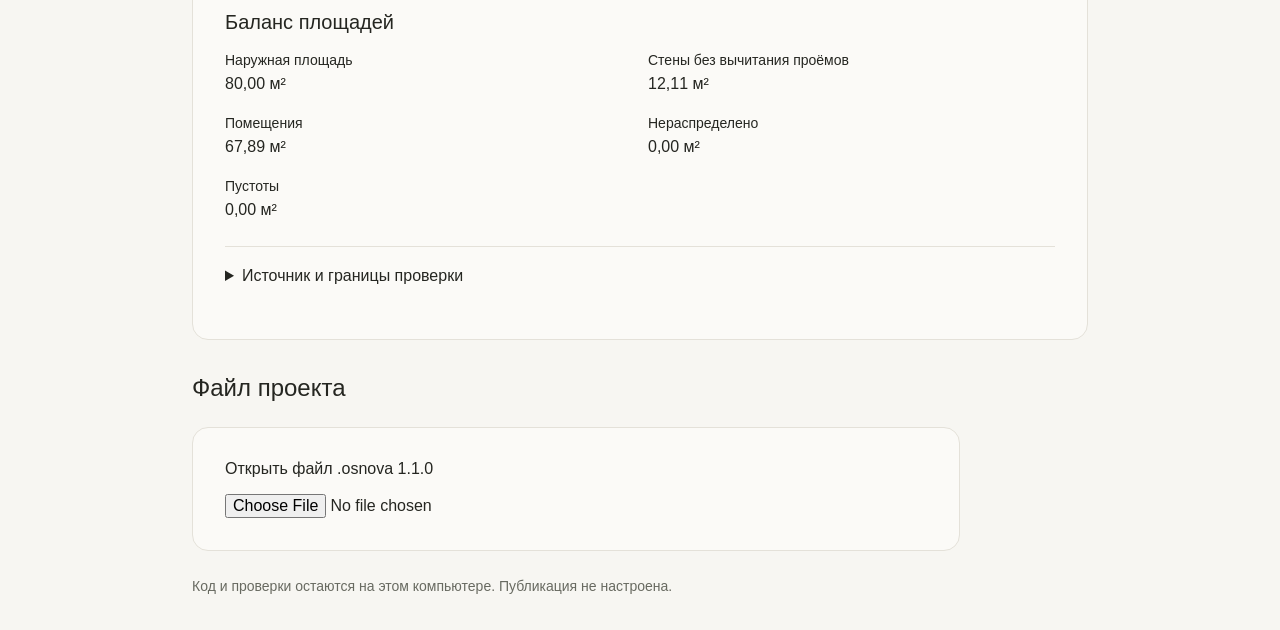
==== commit b6e6ec72: "release: publish audited Q01.2 split Demo-120 preview" ====
--- a/index.html
+++ b/index.html
@@ -5,13 +5,10 @@
     <meta name="viewport" content="width=device-width, initial-scale=1.0" />
     <meta name="theme-color" content="#f7f6f2" />
     <link rel="icon" href="data:," />
-    <title>OSNOVA PLAN — мастер</title>
-    <script type="module" crossorigin src="./assets/plan-DYocEiyA.js"></script>
-    <link rel="modulepreload" crossorigin href="./assets/styles-C3fsjHJU.js">
-    <link rel="modulepreload" crossorigin href="./assets/generation-Ben-Fai7.js">
+    <title>OSNOVA PLAN — локальная разработка</title>
+    <script type="module" crossorigin src="./assets/main-CjFBk6pV.js"></script>
+    <link rel="modulepreload" crossorigin href="./assets/styles-C_6G2wyJ.js">
     <link rel="stylesheet" crossorigin href="./assets/styles-CebqkaTT.css">
-    <link rel="stylesheet" crossorigin href="./assets/generation-B1bjEOsE.css">
-    <link rel="stylesheet" crossorigin href="./assets/plan-HHRg2PeV.css">
   </head>
   <body>
     <div id="root"></div>
